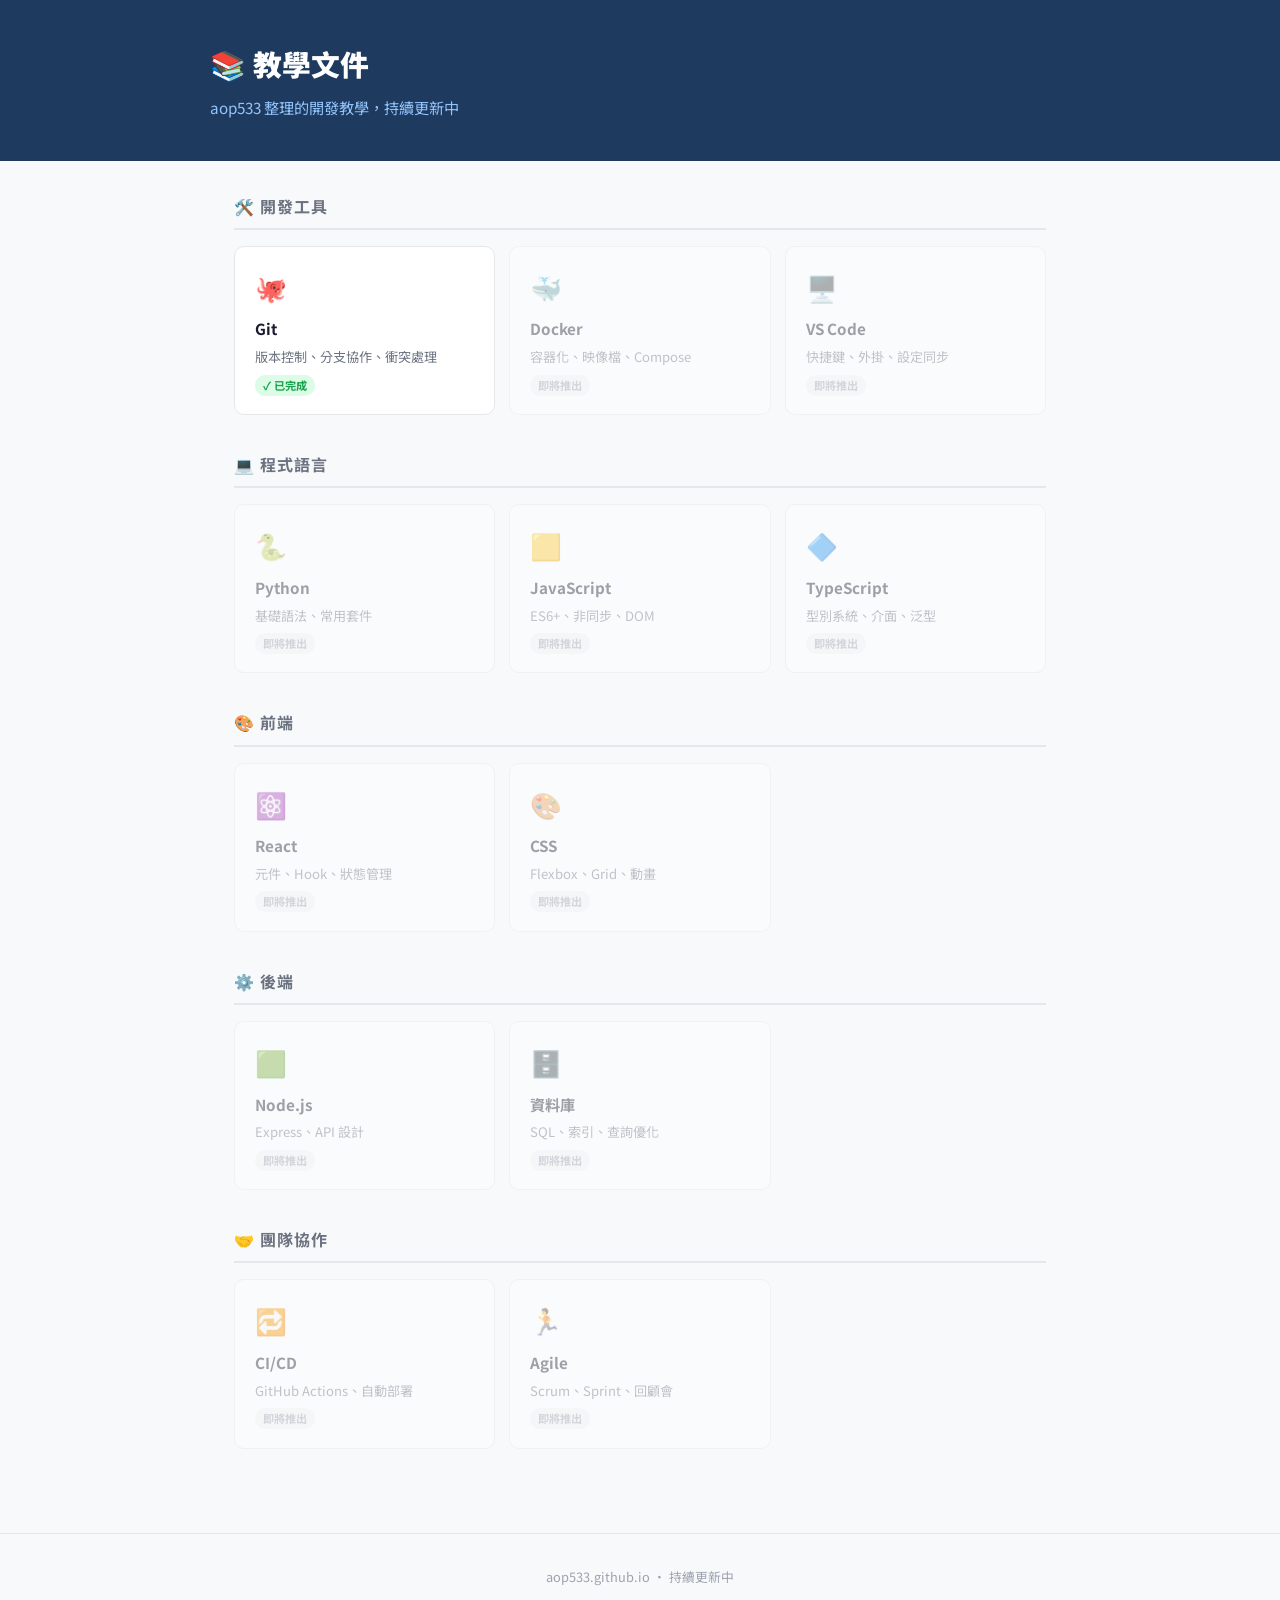
==== index.html @ d16d8f0a "init 建立教學文件網站" ====
<!doctype html>
<html lang="zh-TW">
<head>
<meta charset="UTF-8">
<meta name="viewport" content="width=device-width, initial-scale=1.0">
<title>aop533 教學文件</title>
<link href="https://fonts.googleapis.com/css2?family=Noto+Sans+TC:wght@400;700;900&display=swap" rel="stylesheet">
<style>
  *, *::before, *::after { box-sizing: border-box; margin: 0; padding: 0; }
  body { font-family: 'Noto Sans TC', Arial, sans-serif; background: #f8f9fa; color: #1a1a2e; font-size: 15px; line-height: 1.7; }
  .header { background: #1e3a5f; color: white; padding: 40px 32px; }
  .header h1 { font-size: 1.8rem; font-weight: 900; }
  .header p { color: #93c5fd; margin-top: 6px; font-size: 0.95rem; }
  .container { max-width: 860px; margin: 0 auto; padding: 32px 24px; }
  .category { margin-bottom: 36px; }
  .category-title {
    font-size: 1rem; font-weight: 700; color: #6b7280;
    text-transform: uppercase; letter-spacing: 1px;
    border-bottom: 2px solid #e5e7eb; padding-bottom: 8px; margin-bottom: 16px;
  }
  .cards { display: grid; grid-template-columns: repeat(auto-fill, minmax(200px, 1fr)); gap: 14px; }
  .card {
    background: white; border: 1px solid #e5e7eb;
    border-radius: 10px; padding: 18px 20px;
    text-decoration: none; color: inherit;
    transition: box-shadow 0.15s, transform 0.15s;
    display: block;
  }
  .card:hover { box-shadow: 0 4px 16px rgba(37,99,235,0.12); transform: translateY(-2px); border-color: #93c5fd; }
  .card .icon { font-size: 1.6rem; margin-bottom: 8px; }
  .card .name { font-weight: 700; font-size: 0.95rem; }
  .card .desc { font-size: 0.82rem; color: #6b7280; margin-top: 4px; }
  .card.coming { opacity: 0.4; cursor: default; pointer-events: none; }
  .badge { display: inline-block; background: #dcfce7; color: #16a34a; font-size: 0.7rem; font-weight: 700; padding: 1px 8px; border-radius: 10px; margin-top: 6px; }
  .badge.soon { background: #f3f4f6; color: #9ca3af; }
  .footer { text-align: center; color: #9ca3af; font-size: 0.8rem; padding: 32px; border-top: 1px solid #e5e7eb; margin-top: 16px; }
</style>
</head>
<body>

<div class="header">
  <div style="max-width:860px;margin:0 auto;">
    <h1>📚 教學文件</h1>
    <p>aop533 整理的開發教學，持續更新中</p>
  </div>
</div>

<div class="container">

  <div class="category">
    <div class="category-title">🛠️ 開發工具</div>
    <div class="cards">
      <a class="card" href="docs/dev-tools/git/">
        <div class="icon">🐙</div>
        <div class="name">Git</div>
        <div class="desc">版本控制、分支協作、衝突處理</div>
        <div class="badge">✓ 已完成</div>
      </a>
      <div class="card coming">
        <div class="icon">🐳</div>
        <div class="name">Docker</div>
        <div class="desc">容器化、映像檔、Compose</div>
        <div class="badge soon">即將推出</div>
      </div>
      <div class="card coming">
        <div class="icon">🖥️</div>
        <div class="name">VS Code</div>
        <div class="desc">快捷鍵、外掛、設定同步</div>
        <div class="badge soon">即將推出</div>
      </div>
    </div>
  </div>

  <div class="category">
    <div class="category-title">💻 程式語言</div>
    <div class="cards">
      <div class="card coming">
        <div class="icon">🐍</div>
        <div class="name">Python</div>
        <div class="desc">基礎語法、常用套件</div>
        <div class="badge soon">即將推出</div>
      </div>
      <div class="card coming">
        <div class="icon">🟨</div>
        <div class="name">JavaScript</div>
        <div class="desc">ES6+、非同步、DOM</div>
        <div class="badge soon">即將推出</div>
      </div>
      <div class="card coming">
        <div class="icon">🔷</div>
        <div class="name">TypeScript</div>
        <div class="desc">型別系統、介面、泛型</div>
        <div class="badge soon">即將推出</div>
      </div>
    </div>
  </div>

  <div class="category">
    <div class="category-title">🎨 前端</div>
    <div class="cards">
      <div class="card coming">
        <div class="icon">⚛️</div>
        <div class="name">React</div>
        <div class="desc">元件、Hook、狀態管理</div>
        <div class="badge soon">即將推出</div>
      </div>
      <div class="card coming">
        <div class="icon">🎨</div>
        <div class="name">CSS</div>
        <div class="desc">Flexbox、Grid、動畫</div>
        <div class="badge soon">即將推出</div>
      </div>
    </div>
  </div>

  <div class="category">
    <div class="category-title">⚙️ 後端</div>
    <div class="cards">
      <div class="card coming">
        <div class="icon">🟩</div>
        <div class="name">Node.js</div>
        <div class="desc">Express、API 設計</div>
        <div class="badge soon">即將推出</div>
      </div>
      <div class="card coming">
        <div class="icon">🗄️</div>
        <div class="name">資料庫</div>
        <div class="desc">SQL、索引、查詢優化</div>
        <div class="badge soon">即將推出</div>
      </div>
    </div>
  </div>

  <div class="category">
    <div class="category-title">🤝 團隊協作</div>
    <div class="cards">
      <div class="card coming">
        <div class="icon">🔁</div>
        <div class="name">CI/CD</div>
        <div class="desc">GitHub Actions、自動部署</div>
        <div class="badge soon">即將推出</div>
      </div>
      <div class="card coming">
        <div class="icon">🏃</div>
        <div class="name">Agile</div>
        <div class="desc">Scrum、Sprint、回顧會</div>
        <div class="badge soon">即將推出</div>
      </div>
    </div>
  </div>

</div>

<div class="footer">
  aop533.github.io · 持續更新中
</div>

</body>
</html>
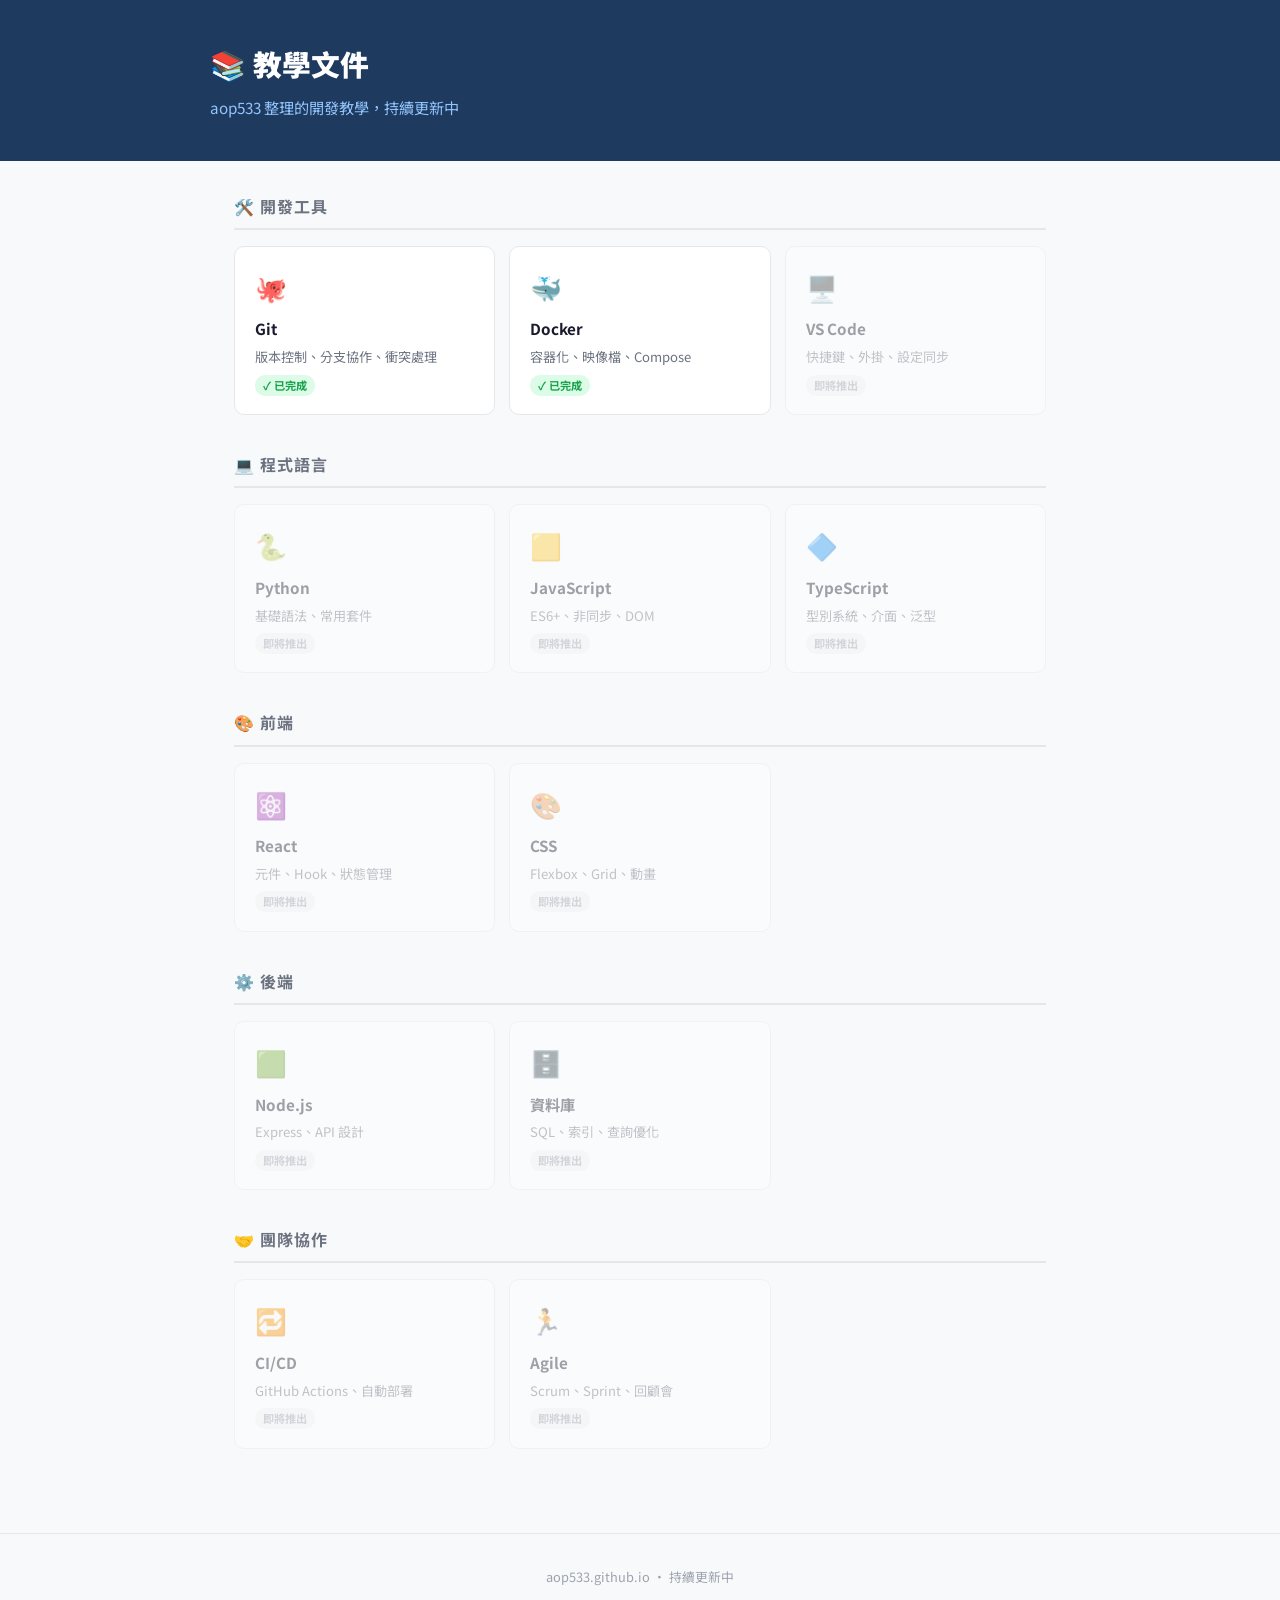
==== commit 0fab347d: "feat: 重構首頁，加入 JSON 資料驅動架構" ====
--- a/index.html
+++ b/index.html
@@ -1,159 +1,51 @@
 <!doctype html>
 <html lang="zh-TW">
+
 <head>
-<meta charset="UTF-8">
-<meta name="viewport" content="width=device-width, initial-scale=1.0">
-<title>aop533 教學文件</title>
-<link href="https://fonts.googleapis.com/css2?family=Noto+Sans+TC:wght@400;700;900&display=swap" rel="stylesheet">
-<style>
-  *, *::before, *::after { box-sizing: border-box; margin: 0; padding: 0; }
-  body { font-family: 'Noto Sans TC', Arial, sans-serif; background: #f8f9fa; color: #1a1a2e; font-size: 15px; line-height: 1.7; }
-  .header { background: #1e3a5f; color: white; padding: 40px 32px; }
-  .header h1 { font-size: 1.8rem; font-weight: 900; }
-  .header p { color: #93c5fd; margin-top: 6px; font-size: 0.95rem; }
-  .container { max-width: 860px; margin: 0 auto; padding: 32px 24px; }
-  .category { margin-bottom: 36px; }
-  .category-title {
-    font-size: 1rem; font-weight: 700; color: #6b7280;
-    text-transform: uppercase; letter-spacing: 1px;
-    border-bottom: 2px solid #e5e7eb; padding-bottom: 8px; margin-bottom: 16px;
-  }
-  .cards { display: grid; grid-template-columns: repeat(auto-fill, minmax(200px, 1fr)); gap: 14px; }
-  .card {
-    background: white; border: 1px solid #e5e7eb;
-    border-radius: 10px; padding: 18px 20px;
-    text-decoration: none; color: inherit;
-    transition: box-shadow 0.15s, transform 0.15s;
-    display: block;
-  }
-  .card:hover { box-shadow: 0 4px 16px rgba(37,99,235,0.12); transform: translateY(-2px); border-color: #93c5fd; }
-  .card .icon { font-size: 1.6rem; margin-bottom: 8px; }
-  .card .name { font-weight: 700; font-size: 0.95rem; }
-  .card .desc { font-size: 0.82rem; color: #6b7280; margin-top: 4px; }
-  .card.coming { opacity: 0.4; cursor: default; pointer-events: none; }
-  .badge { display: inline-block; background: #dcfce7; color: #16a34a; font-size: 0.7rem; font-weight: 700; padding: 1px 8px; border-radius: 10px; margin-top: 6px; }
-  .badge.soon { background: #f3f4f6; color: #9ca3af; }
-  .footer { text-align: center; color: #9ca3af; font-size: 0.8rem; padding: 32px; border-top: 1px solid #e5e7eb; margin-top: 16px; }
-</style>
+    <meta charset="UTF-8">
+    <meta name="viewport" content="width=device-width, initial-scale=1.0">
+    <title>aop533 教學文件</title>
+    <link href="https://fonts.googleapis.com/css2?family=Noto+Sans+TC:wght@400;700;900&display=swap" rel="stylesheet">
+    <link href="css/style.css" rel="stylesheet">
 </head>
+
 <body>
+    <div class="header">
+        <div style="max-width:860px;margin:0 auto;">
+            <h1>📚 教學文件</h1>
+            <p>aop533 整理的開發教學，持續更新中</p>
+        </div>
+    </div>
+    <div class="container" id="app">
+        <!-- 分類區塊 template -->
+        <template data-template="category">
+            <div class="category">
+                <div class="category-title"></div>
+                <div class="cards"></div>
+            </div>
+        </template>
+        <!-- 卡片 template：done / soon 兩個變體 -->
+        <template data-template="item">
+            <!-- 已完成：可點擊的 <a> -->
+            <a class="card" href="#" data-card="done">
+                <div class="icon" data-bind="icon"></div>
+                <div class="name" data-bind="name"></div>
+                <div class="desc" data-bind="desc"></div>
+                <span class="badge badge-done">✓ 已完成</span>
+            </a>
+            <!-- 即將推出：不可點擊的 <div> -->
+            <div class="card coming" data-card="soon">
+                <div class="icon" data-bind="icon"></div>
+                <div class="name" data-bind="name"></div>
+                <div class="desc" data-bind="desc"></div>
+                <span class="badge badge-soon">即將推出</span>
+            </div>
+        </template>
+    </div>
+    <div class="footer">aop533.github.io · 持續更新中</div>
+    <script type="module">
+        import App from './js/app.js'; new App(document.querySelector('#app')).render({ categories: 'config/categories.json', items: 'config/items.json', config: 'config/config.json', });
+    </script>
+</body>
 
-<div class="header">
-  <div style="max-width:860px;margin:0 auto;">
-    <h1>📚 教學文件</h1>
-    <p>aop533 整理的開發教學，持續更新中</p>
-  </div>
-</div>
-
-<div class="container">
-
-  <div class="category">
-    <div class="category-title">🛠️ 開發工具</div>
-    <div class="cards">
-      <a class="card" href="docs/dev-tools/git/">
-        <div class="icon">🐙</div>
-        <div class="name">Git</div>
-        <div class="desc">版本控制、分支協作、衝突處理</div>
-        <div class="badge">✓ 已完成</div>
-      </a>
-      <div class="card coming">
-        <div class="icon">🐳</div>
-        <div class="name">Docker</div>
-        <div class="desc">容器化、映像檔、Compose</div>
-        <div class="badge soon">即將推出</div>
-      </div>
-      <div class="card coming">
-        <div class="icon">🖥️</div>
-        <div class="name">VS Code</div>
-        <div class="desc">快捷鍵、外掛、設定同步</div>
-        <div class="badge soon">即將推出</div>
-      </div>
-    </div>
-  </div>
-
-  <div class="category">
-    <div class="category-title">💻 程式語言</div>
-    <div class="cards">
-      <div class="card coming">
-        <div class="icon">🐍</div>
-        <div class="name">Python</div>
-        <div class="desc">基礎語法、常用套件</div>
-        <div class="badge soon">即將推出</div>
-      </div>
-      <div class="card coming">
-        <div class="icon">🟨</div>
-        <div class="name">JavaScript</div>
-        <div class="desc">ES6+、非同步、DOM</div>
-        <div class="badge soon">即將推出</div>
-      </div>
-      <div class="card coming">
-        <div class="icon">🔷</div>
-        <div class="name">TypeScript</div>
-        <div class="desc">型別系統、介面、泛型</div>
-        <div class="badge soon">即將推出</div>
-      </div>
-    </div>
-  </div>
-
-  <div class="category">
-    <div class="category-title">🎨 前端</div>
-    <div class="cards">
-      <div class="card coming">
-        <div class="icon">⚛️</div>
-        <div class="name">React</div>
-        <div class="desc">元件、Hook、狀態管理</div>
-        <div class="badge soon">即將推出</div>
-      </div>
-      <div class="card coming">
-        <div class="icon">🎨</div>
-        <div class="name">CSS</div>
-        <div class="desc">Flexbox、Grid、動畫</div>
-        <div class="badge soon">即將推出</div>
-      </div>
-    </div>
-  </div>
-
-  <div class="category">
-    <div class="category-title">⚙️ 後端</div>
-    <div class="cards">
-      <div class="card coming">
-        <div class="icon">🟩</div>
-        <div class="name">Node.js</div>
-        <div class="desc">Express、API 設計</div>
-        <div class="badge soon">即將推出</div>
-      </div>
-      <div class="card coming">
-        <div class="icon">🗄️</div>
-        <div class="name">資料庫</div>
-        <div class="desc">SQL、索引、查詢優化</div>
-        <div class="badge soon">即將推出</div>
-      </div>
-    </div>
-  </div>
-
-  <div class="category">
-    <div class="category-title">🤝 團隊協作</div>
-    <div class="cards">
-      <div class="card coming">
-        <div class="icon">🔁</div>
-        <div class="name">CI/CD</div>
-        <div class="desc">GitHub Actions、自動部署</div>
-        <div class="badge soon">即將推出</div>
-      </div>
-      <div class="card coming">
-        <div class="icon">🏃</div>
-        <div class="name">Agile</div>
-        <div class="desc">Scrum、Sprint、回顧會</div>
-        <div class="badge soon">即將推出</div>
-      </div>
-    </div>
-  </div>
-
-</div>
-
-<div class="footer">
-  aop533.github.io · 持續更新中
-</div>
-
-</body>
 </html>
--- a/css/style.css
+++ b/css/style.css
@@ -0,0 +1,136 @@
+*,
+    *::before,
+    *::after {
+        box-sizing: border-box;
+        margin: 0;
+        padding: 0;
+    }
+    
+    body {
+        font-family: 'Noto Sans TC', Arial, sans-serif;
+        background: #f8f9fa;
+        color: #1a1a2e;
+        font-size: 15px;
+        line-height: 1.7;
+    }
+    
+    .header {
+        background: #1e3a5f;
+        color: white;
+        padding: 40px 32px;
+    }
+    
+    .header h1 {
+        font-size: 1.8rem;
+        font-weight: 900;
+    }
+    
+    .header p {
+        color: #93c5fd;
+        margin-top: 6px;
+        font-size: 0.95rem;
+    }
+    
+    .container {
+        max-width: 860px;
+        margin: 0 auto;
+        padding: 32px 24px;
+    }
+    
+    .category {
+        margin-bottom: 36px;
+    }
+    
+    .category-title {
+        font-size: 1rem;
+        font-weight: 700;
+        color: #6b7280;
+        text-transform: uppercase;
+        letter-spacing: 1px;
+        border-bottom: 2px solid #e5e7eb;
+        padding-bottom: 8px;
+        margin-bottom: 16px;
+    }
+    
+    .cards {
+        display: grid;
+        grid-template-columns: repeat(auto-fill, minmax(200px, 1fr));
+        gap: 14px;
+    }
+    
+    .card {
+        background: white;
+        border: 1px solid #e5e7eb;
+        border-radius: 10px;
+        padding: 18px 20px;
+        text-decoration: none;
+        color: inherit;
+        transition: box-shadow 0.15s, transform 0.15s;
+        display: block;
+    }
+    
+    .card:hover {
+        box-shadow: 0 4px 16px rgba(37, 99, 235, 0.12);
+        transform: translateY(-2px);
+        border-color: #93c5fd;
+    }
+    
+    .card.coming {
+        opacity: 0.4;
+        cursor: default;
+        pointer-events: none;
+    }
+    
+    .card .icon {
+        font-size: 1.6rem;
+        margin-bottom: 8px;
+    }
+    
+    .card .name {
+        font-weight: 700;
+        font-size: 0.95rem;
+    }
+    
+    .card .desc {
+        font-size: 0.82rem;
+        color: #6b7280;
+        margin-top: 4px;
+    }
+    
+    .badge {
+        display: inline-block;
+        font-size: 0.7rem;
+        font-weight: 700;
+        padding: 1px 8px;
+        border-radius: 10px;
+        margin-top: 6px;
+    }
+    
+    .badge-done {
+        background: #dcfce7;
+        color: #16a34a;
+    }
+    
+    .badge-soon {
+        background: #f3f4f6;
+        color: #9ca3af;
+    }
+    
+    .state-msg {
+        text-align: center;
+        padding: 60px;
+        font-size: 0.9rem;
+    }
+    
+    .state-msg.error {
+        color: #dc2626;
+    }
+    
+    .footer {
+        text-align: center;
+        color: #9ca3af;
+        font-size: 0.8rem;
+        padding: 32px;
+        border-top: 1px solid #e5e7eb;
+        margin-top: 16px;
+    }
